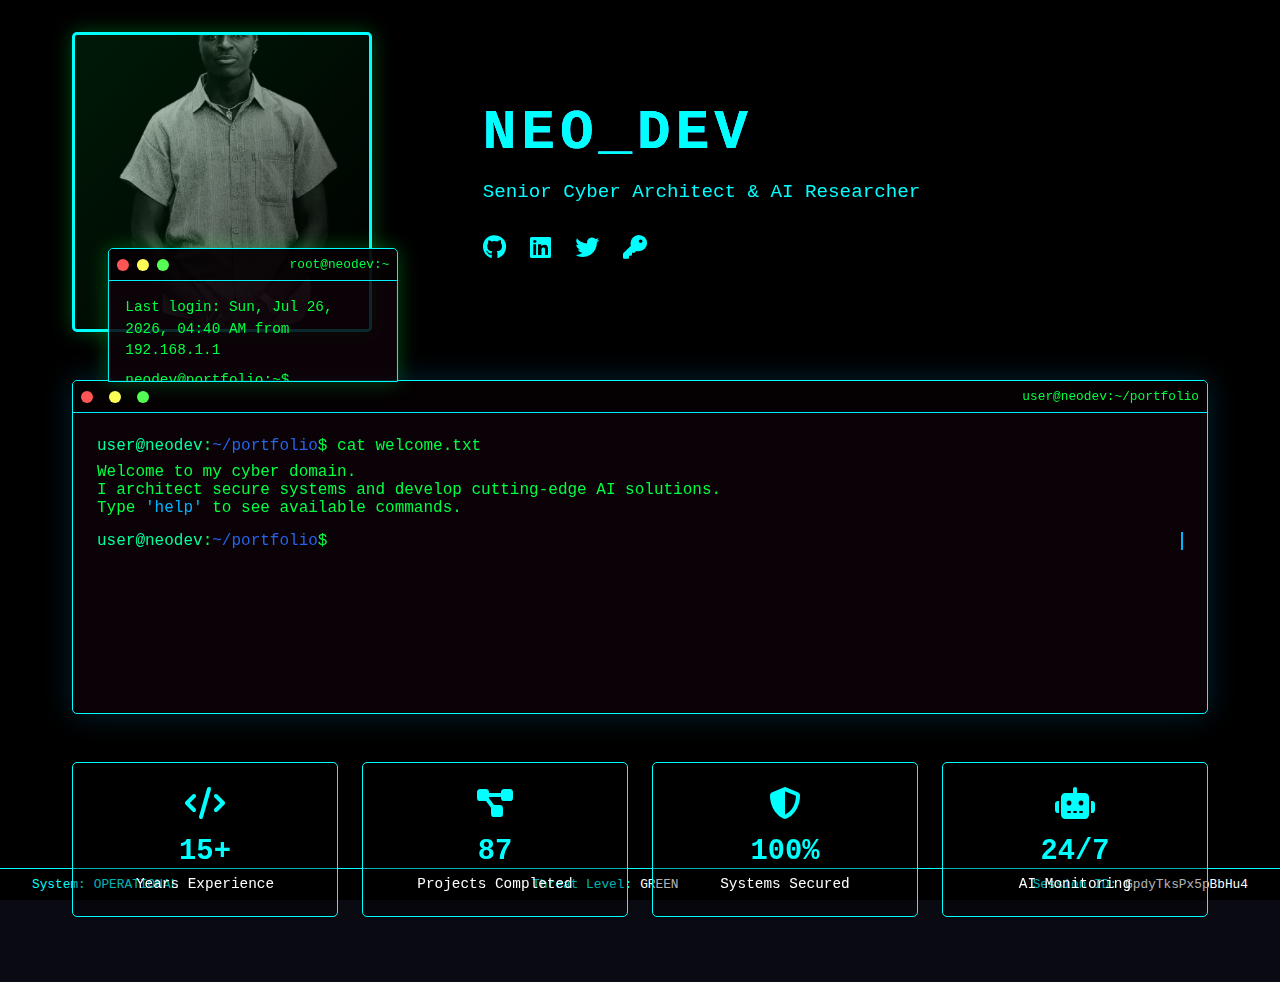
==== index.html @ 97af91e7 "My personal portfolio" ====
<!DOCTYPE html>
<html lang="en">
<head>
    <meta charset="UTF-8">
    <meta name="viewport" content="width=device-width, initial-scale=1.0">
    <title>NeoDev | Billion Dollar Tech Portfolio</title>
    <link rel="stylesheet" href="https://cdnjs.cloudflare.com/ajax/libs/font-awesome/6.4.0/css/all.min.css">
    <link href="https://fonts.googleapis.com/css2?family=Ubuntu+Mono:wght@400;700&family=Share+Tech+Mono&display=swap" rel="stylesheet">
    <link rel="stylesheet" href="style.css">
</head>
<body>
    <div class="matrix-background"></div>
    
    <div class="container">
        <!-- Profile Section -->
        <section class="profile-section">
            <div class="profile-picture">
                <div class="picture-frame">
                    <img src="images/brightone.png" alt="Brightone Britania" id="profile-img">
                    <div class="matrix-overlay"></div>
                </div>
                <div class="terminal-decoration">
                    <div class="terminal-header">
                        <div class="terminal-buttons">
                            <span class="terminal-btn red"></span>
                            <span class="terminal-btn yellow"></span>
                            <span class="terminal-btn green"></span>
                        </div>
                        <span class="terminal-title">root@neodev:~</span>
                    </div>
                    <div class="terminal-content">
                        <div class="terminal-line">Last login: <span id="terminal-date"></span> from 192.168.1.1</div>
                        <div class="terminal-line">neodev@portfolio:~$ <span class="typing" data-text="load_profile.sh --visualize"></span></div>
                        <div class="terminal-line blinking-cursor">_</div>
                    </div>
                </div>
            </div>
            
            <div class="profile-info">
                <h1 class="glitch" data-text="NEO_DEV">NEO_DEV</h1>
                <p class="title">Senior Cyber Architect & AI Researcher</p>
                <div class="social-links">
                    <a href="#" class="social-link"><i class="fab fa-github"></i></a>
                    <a href="#" class="social-link"><i class="fab fa-linkedin"></i></a>
                    <a href="#" class="social-link"><i class="fab fa-twitter"></i></a>
                    <a href="#" class="social-link"><i class="fas fa-key"></i></a>
                </div>
            </div>
        </section>
        
        <!-- Main Terminal -->
        <section class="main-terminal">
            <div class="terminal-header">
                <div class="terminal-controls">
                    <span class="control close"></span>
                    <span class="control minimize"></span>
                    <span class="control maximize"></span>
                </div>
                <div class="terminal-title">user@neodev:~/portfolio</div>
            </div>
            
            <div class="terminal-body" id="terminal">
                <div class="terminal-line">
                    <span class="user">user@neodev</span>:<span class="path">~/portfolio</span>$ <span class="command">cat welcome.txt</span>
                </div>
                <div class="terminal-output" id="output">
                    <p>Welcome to my cyber domain.</p>
                    <p>I architect secure systems and develop cutting-edge AI solutions.</p>
                    <p>Type <span class="highlight">'help'</span> to see available commands.</p>
                </div>
                <div class="terminal-input">
                    <span class="user">user@neodev</span>:<span class="path">~/portfolio</span>$ 
                    <input type="text" id="command-input" autofocus spellcheck="false">
                </div>
            </div>
        </section>
        
        <!-- Quick Status -->
        <section class="status-section">
            <div class="status-card">
                <i class="fas fa-code"></i>
                <h3>15+</h3>
                <p>Years Experience</p>
            </div>
            <div class="status-card">
                <i class="fas fa-project-diagram"></i>
                <h3>87</h3>
                <p>Projects Completed</p>
            </div>
            <div class="status-card">
                <i class="fas fa-shield-alt"></i>
                <h3>100%</h3>
                <p>Systems Secured</p>
            </div>
            <div class="status-card">
                <i class="fas fa-robot"></i>
                <h3>24/7</h3>
                <p>AI Monitoring</p>
            </div>
        </section>
    </div>
    
    <!-- Global Status Bar -->
    <div class="status-bar">
        <div class="status-item">
            <span class="status-label">System:</span>
            <span class="status-value secure">OPERATIONAL</span>
        </div>
        <div class="status-item">
            <span class="status-label">Threat Level:</span>
            <span class="status-value">GREEN</span>
        </div>
        <div class="status-item">
            <span class="status-label">Session ID:</span>
            <span class="status-value" id="session-id"></span>
        </div>
    </div>

    <script src="script.js"></script>
</body>
</html>
---- style.css ----
/* Base Styles */
:root {
    --primary: cyan;
    --secondary: cyan;
    --dark: #0d0208;
    --darker: #000000;
    --light: #ffffff;
    --matrix-green: #00ff41;
    --terminal-bg: rgba(13, 2, 8, 0.85);
    --terminal-text: #00ff41;
    --terminal-header: #0a0a0a;
    --terminal-red: #ff5555;
    --terminal-yellow: #ffff55;
    --terminal-green: #55ff55;
    --highlight: #00b4ff;
    --user: #00ff9d;
    --path: #2563eb;
}

* {
    margin: 0;
    padding: 0;
    box-sizing: border-box;
}

body {
    font-family: 'Share Tech Mono', monospace;
    background-color: var(--dark);
    color: var(--light);
    overflow-x: hidden;
    position: relative;
    min-height: 100vh;
}

.matrix-background {
    position: fixed;
    top: 0;
    left: 0;
    width: 100%;
    height: 100%;
    z-index: -1;
    background-color: var(--darker);
    overflow: hidden;
}

.container {
    max-width: 1200px;
    margin: 0 auto;
    padding: 2rem;
    position: relative;
    z-index: 1;
}

/* Profile Section */
.profile-section {
    display: flex;
    flex-wrap: wrap;
    gap: 3rem;
    align-items: center;
    margin-bottom: 3rem;
}

.profile-picture {
    position: relative;
    flex: 1;
    min-width: 300px;
}

.picture-frame {
    width: 100%;
    max-width: 300px;
    height: 300px;
    border: 3px solid var(--primary);
    border-radius: 5px;
    overflow: hidden;
    position: relative;
    box-shadow: 0 0 20px rgba(0, 255, 65, 0.3);
}

#profile-img {
    width: 100%;
    height: 100%;
    object-fit: cover;
}

.matrix-overlay {
    position: absolute;
    top: 0;
    left: 0;
    width: 100%;
    height: 100%;
    background: linear-gradient(135deg, rgba(0, 255, 65, 0.1) 0%, rgba(0, 0, 0, 0.8) 100%);
}

.profile-info {
    flex: 2;
    min-width: 300px;
}

.profile-info h1 {
    font-size: 3.5rem;
    color: var(--primary);
    margin-bottom: 1rem;
    text-transform: uppercase;
    letter-spacing: 5px;
}

.profile-info .title {
    font-size: 1.2rem;
    color: var(--secondary);
    margin-bottom: 1.5rem;
    font-family: 'Ubuntu Mono', monospace;
}

.social-links {
    display: flex;
    gap: 1.5rem;
    margin-top: 2rem;
}

.social-link {
    color: var(--secondary);
    font-size: 1.5rem;
    transition: all 0.3s ease;
}

.social-link:hover {
    color: var(--primary);
    transform: translateY(-3px);
}

/* Terminal Decoration */
.terminal-decoration {
    position: absolute;
    bottom: -50px;
    left: 50%;
    transform: translateX(-50%);
    width: 80%;
    background: var(--terminal-bg);
    border: 1px solid var(--primary);
    border-radius: 5px 5px 0 0;
    box-shadow: 0 0 20px rgba(0, 255, 65, 0.3);
    z-index: 10;
    overflow: hidden;
}

.terminal-header {
    background: var(--terminal-header);
    padding: 0.5rem 1rem;
    display: flex;
    align-items: center;
    justify-content: space-between;
    border-bottom: 1px solid var(--primary);
}

.terminal-buttons {
    display: flex;
    gap: 0.5rem;
}

.terminal-btn {
    width: 12px;
    height: 12px;
    border-radius: 50%;
    display: inline-block;
}

.terminal-btn.red {
    background: var(--terminal-red);
}

.terminal-btn.yellow {
    background: var(--terminal-yellow);
}

.terminal-btn.green {
    background: var(--terminal-green);
}

.terminal-title {
    color: var(--terminal-text);
    font-size: 0.8rem;
}

.terminal-content {
    padding: 1rem;
    font-family: 'Ubuntu Mono', monospace;
    color: var(--terminal-text);
    font-size: 0.9rem;
    line-height: 1.5;
    height: 100px;
    overflow-y: auto;
}

.terminal-line {
    margin-bottom: 0.5rem;
}

.blinking-cursor {
    display: inline-block;
    width: 10px;
    height: 1rem;
    background: var(--terminal-text);
    animation: blink 1s step-end infinite;
    vertical-align: middle;
    margin-left: 2px;
}

/* Main Terminal */
.main-terminal {
    background: var(--terminal-bg);
    border: 1px solid var(--primary);
    border-radius: 5px;
    margin-bottom: 3rem;
    overflow: hidden;
    box-shadow: 0 0 30px rgba(0, 180, 255, 0.2);
}

.terminal-controls {
    display: flex;
    gap: 8px;
}

.control {
    width: 12px;
    height: 12px;
    border-radius: 50%;
}

.control.close { background-color: var(--terminal-red); }
.control.minimize { background-color: var(--terminal-yellow); }
.control.maximize { background-color: var(--terminal-green); }

.terminal-body {
    padding: 15px;
    height: 300px;
    overflow-y: auto;
}

.user { color: var(--user); }
.path { color: var(--path); }
.command { color: var(--terminal-text); }
.highlight { color: var(--highlight); }

.terminal-output {
    margin-bottom: 15px;
}

.terminal-input {
    display: flex;
    align-items: center;
}

#command-input {
    background: transparent;
    border: none;
    color: var(--terminal-text);
    font-family: 'Ubuntu Mono', monospace;
    font-size: 1rem;
    width: 80%;
    outline: none;
    caret-color: var(--highlight);
}

/* Status Section */
.status-section {
    display: grid;
    grid-template-columns: repeat(auto-fit, minmax(200px, 1fr));
    gap: 1.5rem;
    margin-bottom: 2rem;
}

.status-card {
    background: rgba(0, 0, 0, 0.3);
    border: 1px solid var(--secondary);
    border-radius: 5px;
    padding: 1.5rem;
    text-align: center;
    transition: all 0.3s ease;
}

.status-card:hover {
    transform: translateY(-5px);
    box-shadow: 0 5px 15px rgba(0, 255, 65, 0.1);
    border-color: var(--primary);
}

.status-card i {
    font-size: 2rem;
    color: var(--primary);
    margin-bottom: 1rem;
}

.status-card h3 {
    font-size: 1.8rem;
    color: var(--primary);
    margin-bottom: 0.5rem;
}

.status-card p {
    color: var(--light);
    font-size: 0.9rem;
}

/* Status Bar */
.status-bar {
    position: fixed;
    bottom: 0;
    left: 0;
    width: 100%;
    background: var(--darker);
    border-top: 1px solid var(--primary);
    padding: 0.5rem 2rem;
    display: flex;
    justify-content: space-between;
    font-family: 'Ubuntu Mono', monospace;
    font-size: 0.8rem;
}

.status-item {
    display: flex;
    align-items: center;
    gap: 0.5rem;
}

.status-label {
    color: var(--secondary);
}

.status-value {
    color: var(--light);
}

.status-value.secure {
    color: var(--primary);
    animation: pulse 2s infinite;
}

/* Animations */
@keyframes blink {
    0%, 100% { opacity: 1; }
    50% { opacity: 0; }
}

@keyframes pulse {
    0% { opacity: 1; }
    50% { opacity: 0.5; }
    100% { opacity: 1; }
}

@keyframes typing {
    from { width: 0 }
    to { width: 100% }
}

.glitch {
    position: relative;
}

.glitch::before,
.glitch::after {
    content: attr(data-text);
    position: absolute;
    top: 0;
    left: 0;
    width: 100%;
    height: 100%;
}

.glitch::before {
    color: #0ff;
    z-index: -1;
    animation: glitch-effect 3s infinite;
}

.glitch::after {
    color: #f0f;
    z-index: -2;
    animation: glitch-effect 2s infinite reverse;
}

@keyframes glitch-effect {
    0% { transform: translate(0); }
    20% { transform: translate(-3px, 3px); }
    40% { transform: translate(-3px, -3px); }
    60% { transform: translate(3px, 3px); }
    80% { transform: translate(3px, -3px); }
    100% { transform: translate(0); }
}

/* Responsive Design */
@media (max-width: 768px) {
    .profile-section {
        flex-direction: column;
        text-align: center;
    }
    
    .social-links {
        justify-content: center;
    }
    
    .terminal-decoration {
        position: relative;
        bottom: auto;
        left: auto;
        transform: none;
        width: 100%;
        margin-top: 2rem;
    }
    
    .status-section {
        grid-template-columns: 1fr 1fr;
    }
}



/* About Page Specific Styles */
:root {
    --cyber-blue: #00f0ff;
    --cyber-pink: #ff2d75;
    --cyber-purple: #9d00ff;
    --matrix-green: #00ff41;
    --dark-bg: #0a0a12;
}

body {
    background-color: var(--dark-bg);
    color: var(--matrix-green);
    font-family: 'JetBrains Mono', monospace;
    overflow-x: hidden;
}

/* Cyberpunk Header */
.cyber-header {
    text-align: center;
    padding: 2rem 0;
    position: relative;
    overflow: hidden;
}

.glitch-text {
    font-size: 3rem;
    font-weight: bold;
    color: var(--cyber-blue);
    position: relative;
    display: inline-block;
    animation: glitch 2s infinite;
}

.glitch-text::before, .glitch-text::after {
    content: attr(data-text);
    position: absolute;
    top: 0;
    left: 0;
    width: 100%;
    height: 100%;
}

.glitch-text::before {
    color: var(--cyber-pink);
    animation: glitch-effect 3s infinite;
    z-index: -1;
}

.glitch-text::after {
    color: var(--cyber-purple);
    animation: glitch-effect 2s infinite reverse;
    z-index: -2;
}

.scanline {
    position: absolute;
    bottom: 0;
    left: 0;
    width: 100%;
    height: 2px;
    background: linear-gradient(to right, 
        transparent, 
        var(--cyber-blue), 
        transparent);
    animation: scanline 8s linear infinite;
}

/* Holographic Avatar */
.holographic-avatar {
    width: 200px;
    height: 200px;
    margin: 0 auto;
    position: relative;
    border-radius: 50%;
    overflow: hidden;
}

.avatar-img {
    width: 100%;
    height: 100%;
    background: url('assets/avatar.jpg') center/cover;
    filter: hue-rotate(90deg) contrast(120%);
    position: relative;
    z-index: 1;
}

.hologram-grid {
    position: absolute;
    top: 0;
    left: 0;
    width: 100%;
    height: 100%;
    background: 
        linear-gradient(rgba(0, 240, 255, 0.1) 1px, transparent 1px),
        linear-gradient(90deg, rgba(0, 240, 255, 0.1) 1px, transparent 1px);
    background-size: 20px 20px;
    z-index: 2;
    animation: hologram-pulse 4s infinite alternate;
}

.hologram-line {
    position: absolute;
    top: 0;
    left: 50%;
    width: 2px;
    height: 100%;
    background: linear-gradient(to bottom, 
        transparent, 
        var(--cyber-blue), 
        transparent);
    transform: translateX(-50%);
    z-index: 3;
    animation: hologram-scan 3s infinite;
}

/* Terminal Window Bio */
.terminal-window {
    background: rgba(10, 10, 20, 0.8);
    border: 1px solid var(--cyber-blue);
    border-radius: 5px;
    width: 80%;
    max-width: 700px;
    margin: 2rem auto;
    box-shadow: 0 0 20px rgba(0, 240, 255, 0.3);
}

.terminal-header {
    background: rgba(0, 0, 0, 0.5);
    padding: 0.5rem;
    display: flex;
    align-items: center;
    border-bottom: 1px solid var(--cyber-blue);
}

.terminal-header .control {
    width: 12px;
    height: 12px;
    border-radius: 50%;
    margin-right: 8px;
}

.terminal-header .title {
    margin-left: auto;
    font-size: 0.8rem;
    color: var(--cyber-blue);
}

.terminal-body {
    padding: 1.5rem;
    min-height: 200px;
}

.typing-animation {
    font-size: 1.1rem;
    line-height: 1.6;
}

/* Hexagon Tech Grid */
.hexagon-grid {
    display: flex;
    justify-content: center;
    flex-wrap: wrap;
    gap: 20px;
    margin: 3rem auto;
    max-width: 600px;
}

.hexagon {
    width: 120px;
    height: 140px;
    background: rgba(0, 240, 255, 0.1);
    clip-path: polygon(50% 0%, 100% 25%, 100% 75%, 50% 100%, 0% 75%, 0% 25%);
    display: flex;
    justify-content: center;
    align-items: center;
    transition: all 0.3s ease;
    position: relative;
    border: 1px solid var(--cyber-blue);
}

.hexagon:hover {
    transform: scale(1.1);
    background: rgba(0, 240, 255, 0.2);
    box-shadow: 0 0 20px var(--cyber-blue);
}

.hex-content {
    text-align: center;
    color: white;
}

.hex-content i {
    font-size: 2rem;
    margin-bottom: 0.5rem;
    color: var(--cyber-blue);
}

.skill-level {
    display: block;
    font-size: 1.2rem;
    color: var(--matrix-green);
}

/* Binary Rain Background */
.binary-rain {
    position: fixed;
    top: 0;
    left: 0;
    width: 100%;
    height: 100%;
    z-index: -1;
    opacity: 0.1;
    pointer-events: none;
}

/* Cyber Button */
.cyber-button {
    display: inline-block;
    padding: 1rem 2rem;
    background: rgba(0, 0, 0, 0.5);
    color: var(--cyber-blue);
    border: 1px solid var(--cyber-blue);
    font-family: 'Share Tech Mono', monospace;
    text-transform: uppercase;
    letter-spacing: 2px;
    position: relative;
    overflow: hidden;
    transition: all 0.3s ease;
    text-decoration: none;
}

.cyber-button:hover {
    background: rgba(0, 240, 255, 0.1);
    box-shadow: 0 0 10px var(--cyber-blue);
}

.button-glitch {
    position: absolute;
    top: 0;
    left: 0;
    width: 100%;
    height: 100%;
    background: linear-gradient(
        90deg,
        transparent,
        var(--cyber-pink),
        var(--cyber-purple),
        transparent
    );
    opacity: 0;
    transition: opacity 0.3s ease;
}

.cyber-button:hover .button-glitch {
    opacity: 0.2;
    animation: glitch-effect 1s infinite;
}

/* Animations */
@keyframes glitch {
    0%, 100% { transform: translate(0); }
    20% { transform: translate(-2px, 2px); }
    40% { transform: translate(-2px, -2px); }
    60% { transform: translate(2px, 2px); }
    80% { transform: translate(2px, -2px); }
}

@keyframes glitch-effect {
    0% { transform: translate(0); clip-path: inset(0 0 0 0); }
    20% { transform: translate(-5px, 5px); clip-path: inset(20% 0 60% 0); }
    40% { transform: translate(5px, -5px); clip-path: inset(10% 0 30% 0); }
    60% { transform: translate(-5px, 5px); clip-path: inset(40% 0 20% 0); }
    80% { transform: translate(5px, -5px); clip-path: inset(10% 0 60% 0); }
    100% { transform: translate(0); clip-path: inset(0 0 0 0); }
}

@keyframes scanline {
    0% { transform: translateY(-100%); }
    100% { transform: translateY(100vh); }
}

@keyframes hologram-pulse {
    0% { opacity: 0.3; }
    100% { opacity: 0.7; }
}

@keyframes hologram-scan {
    0% { top: -100%; }
    100% { top: 100%; }
}

/* Responsive Design */
@media (max-width: 768px) {
    .glitch-text {
        font-size: 2rem;
    }
    
    .terminal-window {
        width: 95%;
    }
    
    .hexagon {
        width: 100px;
        height: 120px;
    }
}
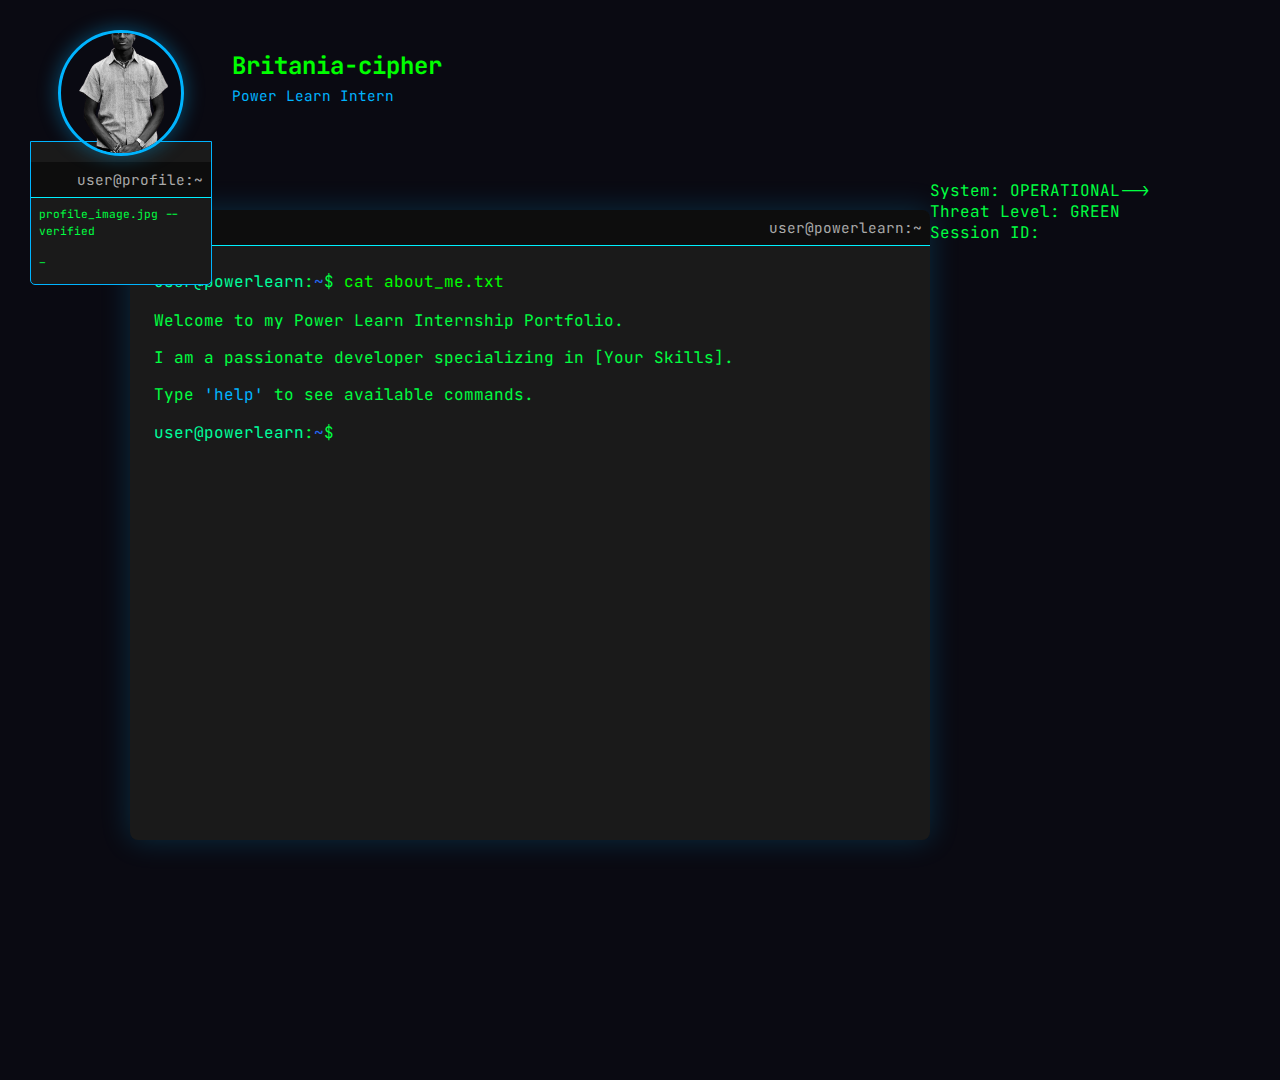
==== commit 12c3a2df: "My personal portfolio" ====
--- a/index.html
+++ b/index.html
@@ -1,4 +1,110 @@
 <!DOCTYPE html>
+<html lang="en">
+<head>
+    <meta charset="UTF-8">
+    <meta name="viewport" content="width=device-width, initial-scale=1.0">
+    <title>YourName | Power Learn Portfolio</title>
+    <link rel="stylesheet" href="https://cdnjs.cloudflare.com/ajax/libs/font-awesome/6.4.0/css/all.min.css">
+    <link href="https://fonts.googleapis.com/css2?family=Ubuntu+Mono:wght@400;700&family=JetBrains+Mono:wght@400;700&display=swap" rel="stylesheet">
+    <link rel="stylesheet" href="style.css">
+</head>
+<body>
+    <!-- Profile Section -->
+    <!-- Profile Section - Updated Structure -->
+    <div class="profile-section">
+        <div class="profile-picture-container">
+            <div class="profile-picture">
+                <img src="images/brightone.png" alt="Britania-cipher" id="profile-img">
+            </div>
+            <div class="terminal-decoration">
+                <div class="terminal-header">
+                    <div class="terminal-buttons">
+                        <span class="terminal-btn red"></span>
+                        <span class="terminal-btn yellow"></span>
+                        <span class="terminal-btn green"></span>
+                    </div>
+                    <span class="terminal-title">user@profile:~</span>
+                </div>
+                <div class="terminal-content">
+                    <div class="terminal-line">profile_image.jpg --verified</div>
+                    <div class="terminal-line blinking-cursor">_</div>
+                </div>
+            </div>
+        </div>
+        <div class="profile-info">
+            <h1>Britania-cipher</h1>
+            <p class="title">Power Learn Intern</p>
+        </div>
+    </div>
+
+    <!-- Main Terminal Window -->
+    <div class="terminal-container">
+        <div class="terminal-header">
+            <div class="terminal-controls">
+                <span class="control close"></span>
+                <span class="control minimize"></span>
+                <span class="control maximize"></span>
+            </div>
+            <div class="terminal-title">user@powerlearn:~</div>
+        </div>
+        
+        <div class="terminal-body" id="terminal">
+            <div class="terminal-line">
+                <span class="user">user@powerlearn</span>:<span class="path">~</span>$ <span class="command">cat about_me.txt</span>
+            </div>
+            <div class="terminal-output" id="output">
+                <p>Welcome to my Power Learn Internship Portfolio.</p>
+                <p>I am a passionate developer specializing in [Your Skills].</p>
+                <p>Type <span class="highlight">'help'</span> to see available commands.</p>
+            </div>
+            <div class="terminal-input">
+                <span class="user">user@powerlearn</span>:<span class="path">~</span>$ 
+                <input type="text" id="command-input" autofocus spellcheck="false">
+            </div>
+        </div>
+    </div>
+
+    <!-- Navigation Menu -->
+    <nav id="main-nav">
+        <ul>
+            <li><a href="about.html"><i class="fas fa-user"></i> About</a></li>
+            <li><a href="skills.html"><i class="fas fa-code"></i> Skills</a></li>
+            <li><a href="projects.html"><i class="fas fa-folder"></i> Projects</a></li>
+            <li><a href="contact.html"><i class="fas fa-envelope"></i> Contact</a></li>
+        </ul>
+    </nav>
+
+    <script src="script.js"></script>
+</body>
+</html>
+
+
+
+
+
+
+
+
+
+
+
+
+
+
+
+
+
+
+
+
+
+
+
+
+
+
+
+<!-- <!DOCTYPE html>
 <html lang="en">
 <head>
     <meta charset="UTF-8">
@@ -12,7 +118,7 @@
     <div class="matrix-background"></div>
     
     <div class="container">
-        <!-- Profile Section -->
+        
         <section class="profile-section">
             <div class="profile-picture">
                 <div class="picture-frame">
@@ -48,7 +154,7 @@
             </div>
         </section>
         
-        <!-- Main Terminal -->
+        
         <section class="main-terminal">
             <div class="terminal-header">
                 <div class="terminal-controls">
@@ -75,7 +181,7 @@
             </div>
         </section>
         
-        <!-- Quick Status -->
+        
         <section class="status-section">
             <div class="status-card">
                 <i class="fas fa-code"></i>
@@ -118,4 +224,4 @@
 
     <script src="script.js"></script>
 </body>
-</html>+</html> -->--- a/style.css
+++ b/style.css
@@ -1,4 +1,300 @@
 /* Base Styles */
+:root {
+    --terminal-bg: #1a1a1a;
+    --terminal-text: #00ff00;
+    --terminal-header: #333;
+    --terminal-highlight: #00b4ff;
+    --terminal-error: #ff2d75;
+    --terminal-user: #00ff9d;
+    --terminal-path: #2563eb;
+    --font-mono: 'JetBrains Mono', 'Ubuntu Mono', monospace;
+}
+
+body {
+    background-color: #000;
+    color: var(--terminal-text);
+    font-family: var(--font-mono);
+    margin: 0;
+    padding: 0;
+    height: 100vh;
+    display: flex;
+    justify-content: center;
+    align-items: center;
+    overflow: hidden;
+}
+
+/* Terminal Window */
+.terminal-container {
+    width: 90%;
+    max-width: 800px;
+    height: 70vh;
+    background-color: var(--terminal-bg);
+    border-radius: 8px;
+    box-shadow: 0 0 30px rgba(0, 180, 255, 0.2);
+    overflow: hidden;
+    animation: fadeIn 1s ease-in-out;
+}
+
+.terminal-header {
+    background-color: var(--terminal-header);
+    padding: 8px 12px;
+    display: flex;
+    justify-content: space-between;
+    align-items: center;
+}
+
+.terminal-controls {
+    display: flex;
+    gap: 8px;
+}
+
+.control {
+    width: 12px;
+    height: 12px;
+    border-radius: 50%;
+}
+
+.control.close { background-color: #ff5f56; }
+.control.minimize { background-color: #ffbd2e; }
+.control.maximize { background-color: #27c93f; }
+
+.terminal-title {
+    font-size: 0.9rem;
+    color: #aaa;
+}
+
+.terminal-body {
+    padding: 15px;
+    height: calc(100% - 40px);
+    overflow-y: auto;
+}
+
+.terminal-line {
+    margin-bottom: 10px;
+    line-height: 1.5;
+}
+
+.user { color: var(--terminal-user); }
+.path { color: var(--terminal-path); }
+.command { color: var(--terminal-text); }
+.highlight { color: var(--terminal-highlight); }
+
+.terminal-output {
+    margin-bottom: 15px;
+}
+
+.terminal-input {
+    display: flex;
+    align-items: center;
+}
+
+#command-input {
+    background: transparent;
+    border: none;
+    color: var(--terminal-text);
+    font-family: var(--font-mono);
+    font-size: 1rem;
+    width: 80%;
+    outline: none;
+    caret-color: var(--terminal-highlight);
+}
+
+/* Navigation Menu */
+#main-nav {
+    position: fixed;
+    top: 0;
+    left: -300px;
+    width: 250px;
+    height: 100vh;
+    background-color: rgba(26, 26, 26, 0.9);
+    backdrop-filter: blur(10px);
+    transition: left 0.3s ease;
+    z-index: 1000;
+    padding: 20px;
+}
+
+#main-nav.active {
+    left: 0;
+}
+
+#main-nav ul {
+    list-style: none;
+    padding: 0;
+}
+
+#main-nav li {
+    margin: 20px 0;
+}
+
+#main-nav a {
+    color: var(--terminal-text);
+    text-decoration: none;
+    font-size: 1.1rem;
+    display: flex;
+    align-items: center;
+    gap: 10px;
+    transition: color 0.3s ease;
+}
+
+#main-nav a:hover {
+    color: var(--terminal-highlight);
+}
+
+/* Animations */
+@keyframes fadeIn {
+    from { opacity: 0; transform: translateY(20px); }
+    to { opacity: 1; transform: translateY(0); }
+}
+
+@keyframes blink {
+    0%, 100% { opacity: 1; }
+    50% { opacity: 0; }
+}
+
+/* Responsive Design */
+@media (max-width: 768px) {
+    .terminal-container {
+        width: 95%;
+        height: 80vh;
+    }
+}
+
+
+/* Add these new styles to your existing CSS */
+
+/* Profile Section - Updated Styles */
+.profile-section {
+    position: absolute;
+    top: 30px;
+    left: 30px;
+    z-index: 100;
+    display: flex;
+    align-items: flex-start;
+    gap: 20px;
+}
+
+.profile-picture-container {
+    position: relative;
+    display: flex;
+    flex-direction: column;
+    align-items: center;
+}
+
+.profile-picture {
+    width: 120px;
+    height: 120px;
+    border-radius: 50%;
+    overflow: hidden;
+    border: 3px solid var(--terminal-highlight);
+    box-shadow: 0 0 20px rgba(0, 180, 255, 0.4);
+    z-index: 2;
+}
+
+.profile-picture img {
+    width: 100%;
+    height: 100%;
+    object-fit: cover;
+}
+
+.terminal-decoration {
+    position: relative;
+    width: 180px;
+    margin-top: -15px; /* Overlap slightly with picture */
+    background-color: var(--terminal-bg);
+    border: 1px solid var(--terminal-highlight);
+    border-radius: 0 0 5px 5px;
+    z-index: 1;
+    padding-top: 20px; /* Space for picture overlap */
+}
+
+.terminal-header {
+    padding: 5px 8px;
+}
+
+.terminal-content {
+    padding: 8px;
+    font-size: 0.7rem;
+}
+
+.profile-info {
+    padding-top: 20px; /* Align with picture */
+}
+
+.profile-info h1 {
+    color: var(--terminal-text);
+    margin: 0;
+    font-size: 1.5rem;
+}
+
+.profile-info .title {
+    color: var(--terminal-highlight);
+    margin: 5px 0 0;
+    font-size: 0.9rem;
+}
+
+/* Adjust body padding */
+body {
+    padding-top: 180px; /* Make space for profile section */
+    align-items: flex-start; /* Align terminal below profile */
+}
+
+/* Adjust main terminal position */
+.terminal-container {
+    margin-top: 30px;
+}
+
+/* Responsive Design */
+@media (max-width: 768px) {
+    .profile-section {
+        flex-direction: column;
+        align-items: center;
+        left: 50%;
+        transform: translateX(-50%);
+        top: 20px;
+    }
+    
+    .profile-info {
+        text-align: center;
+        padding-top: 10px;
+    }
+    
+    body {
+        padding-top: 220px;
+    }
+}
+
+
+
+
+
+
+
+
+
+
+
+
+
+
+
+
+
+
+
+
+
+
+
+
+
+
+
+
+
+
+
+
+/* 
 :root {
     --primary: cyan;
     --secondary: cyan;
@@ -51,7 +347,7 @@
     z-index: 1;
 }
 
-/* Profile Section */
+
 .profile-section {
     display: flex;
     flex-wrap: wrap;
@@ -129,7 +425,7 @@
     transform: translateY(-3px);
 }
 
-/* Terminal Decoration */
+
 .terminal-decoration {
     position: absolute;
     bottom: -50px;
@@ -206,7 +502,7 @@
     margin-left: 2px;
 }
 
-/* Main Terminal */
+
 .main-terminal {
     background: var(--terminal-bg);
     border: 1px solid var(--primary);
@@ -262,7 +558,7 @@
     caret-color: var(--highlight);
 }
 
-/* Status Section */
+
 .status-section {
     display: grid;
     grid-template-columns: repeat(auto-fit, minmax(200px, 1fr));
@@ -302,7 +598,7 @@
     font-size: 0.9rem;
 }
 
-/* Status Bar */
+
 .status-bar {
     position: fixed;
     bottom: 0;
@@ -336,7 +632,7 @@
     animation: pulse 2s infinite;
 }
 
-/* Animations */
+
 @keyframes blink {
     0%, 100% { opacity: 1; }
     50% { opacity: 0; }
@@ -388,7 +684,7 @@
     100% { transform: translate(0); }
 }
 
-/* Responsive Design */
+
 @media (max-width: 768px) {
     .profile-section {
         flex-direction: column;
@@ -415,6 +711,19 @@
 
 
 
+ */
+
+
+
+
+
+
+
+
+
+
+
+
 /* About Page Specific Styles */
 :root {
     --cyber-blue: #00f0ff;
--- a/style.css
+++ b/style.css
@@ -1,4 +1,300 @@
 /* Base Styles */
+:root {
+    --terminal-bg: #1a1a1a;
+    --terminal-text: #00ff00;
+    --terminal-header: #333;
+    --terminal-highlight: #00b4ff;
+    --terminal-error: #ff2d75;
+    --terminal-user: #00ff9d;
+    --terminal-path: #2563eb;
+    --font-mono: 'JetBrains Mono', 'Ubuntu Mono', monospace;
+}
+
+body {
+    background-color: #000;
+    color: var(--terminal-text);
+    font-family: var(--font-mono);
+    margin: 0;
+    padding: 0;
+    height: 100vh;
+    display: flex;
+    justify-content: center;
+    align-items: center;
+    overflow: hidden;
+}
+
+/* Terminal Window */
+.terminal-container {
+    width: 90%;
+    max-width: 800px;
+    height: 70vh;
+    background-color: var(--terminal-bg);
+    border-radius: 8px;
+    box-shadow: 0 0 30px rgba(0, 180, 255, 0.2);
+    overflow: hidden;
+    animation: fadeIn 1s ease-in-out;
+}
+
+.terminal-header {
+    background-color: var(--terminal-header);
+    padding: 8px 12px;
+    display: flex;
+    justify-content: space-between;
+    align-items: center;
+}
+
+.terminal-controls {
+    display: flex;
+    gap: 8px;
+}
+
+.control {
+    width: 12px;
+    height: 12px;
+    border-radius: 50%;
+}
+
+.control.close { background-color: #ff5f56; }
+.control.minimize { background-color: #ffbd2e; }
+.control.maximize { background-color: #27c93f; }
+
+.terminal-title {
+    font-size: 0.9rem;
+    color: #aaa;
+}
+
+.terminal-body {
+    padding: 15px;
+    height: calc(100% - 40px);
+    overflow-y: auto;
+}
+
+.terminal-line {
+    margin-bottom: 10px;
+    line-height: 1.5;
+}
+
+.user { color: var(--terminal-user); }
+.path { color: var(--terminal-path); }
+.command { color: var(--terminal-text); }
+.highlight { color: var(--terminal-highlight); }
+
+.terminal-output {
+    margin-bottom: 15px;
+}
+
+.terminal-input {
+    display: flex;
+    align-items: center;
+}
+
+#command-input {
+    background: transparent;
+    border: none;
+    color: var(--terminal-text);
+    font-family: var(--font-mono);
+    font-size: 1rem;
+    width: 80%;
+    outline: none;
+    caret-color: var(--terminal-highlight);
+}
+
+/* Navigation Menu */
+#main-nav {
+    position: fixed;
+    top: 0;
+    left: -300px;
+    width: 250px;
+    height: 100vh;
+    background-color: rgba(26, 26, 26, 0.9);
+    backdrop-filter: blur(10px);
+    transition: left 0.3s ease;
+    z-index: 1000;
+    padding: 20px;
+}
+
+#main-nav.active {
+    left: 0;
+}
+
+#main-nav ul {
+    list-style: none;
+    padding: 0;
+}
+
+#main-nav li {
+    margin: 20px 0;
+}
+
+#main-nav a {
+    color: var(--terminal-text);
+    text-decoration: none;
+    font-size: 1.1rem;
+    display: flex;
+    align-items: center;
+    gap: 10px;
+    transition: color 0.3s ease;
+}
+
+#main-nav a:hover {
+    color: var(--terminal-highlight);
+}
+
+/* Animations */
+@keyframes fadeIn {
+    from { opacity: 0; transform: translateY(20px); }
+    to { opacity: 1; transform: translateY(0); }
+}
+
+@keyframes blink {
+    0%, 100% { opacity: 1; }
+    50% { opacity: 0; }
+}
+
+/* Responsive Design */
+@media (max-width: 768px) {
+    .terminal-container {
+        width: 95%;
+        height: 80vh;
+    }
+}
+
+
+/* Add these new styles to your existing CSS */
+
+/* Profile Section - Updated Styles */
+.profile-section {
+    position: absolute;
+    top: 30px;
+    left: 30px;
+    z-index: 100;
+    display: flex;
+    align-items: flex-start;
+    gap: 20px;
+}
+
+.profile-picture-container {
+    position: relative;
+    display: flex;
+    flex-direction: column;
+    align-items: center;
+}
+
+.profile-picture {
+    width: 120px;
+    height: 120px;
+    border-radius: 50%;
+    overflow: hidden;
+    border: 3px solid var(--terminal-highlight);
+    box-shadow: 0 0 20px rgba(0, 180, 255, 0.4);
+    z-index: 2;
+}
+
+.profile-picture img {
+    width: 100%;
+    height: 100%;
+    object-fit: cover;
+}
+
+.terminal-decoration {
+    position: relative;
+    width: 180px;
+    margin-top: -15px; /* Overlap slightly with picture */
+    background-color: var(--terminal-bg);
+    border: 1px solid var(--terminal-highlight);
+    border-radius: 0 0 5px 5px;
+    z-index: 1;
+    padding-top: 20px; /* Space for picture overlap */
+}
+
+.terminal-header {
+    padding: 5px 8px;
+}
+
+.terminal-content {
+    padding: 8px;
+    font-size: 0.7rem;
+}
+
+.profile-info {
+    padding-top: 20px; /* Align with picture */
+}
+
+.profile-info h1 {
+    color: var(--terminal-text);
+    margin: 0;
+    font-size: 1.5rem;
+}
+
+.profile-info .title {
+    color: var(--terminal-highlight);
+    margin: 5px 0 0;
+    font-size: 0.9rem;
+}
+
+/* Adjust body padding */
+body {
+    padding-top: 180px; /* Make space for profile section */
+    align-items: flex-start; /* Align terminal below profile */
+}
+
+/* Adjust main terminal position */
+.terminal-container {
+    margin-top: 30px;
+}
+
+/* Responsive Design */
+@media (max-width: 768px) {
+    .profile-section {
+        flex-direction: column;
+        align-items: center;
+        left: 50%;
+        transform: translateX(-50%);
+        top: 20px;
+    }
+    
+    .profile-info {
+        text-align: center;
+        padding-top: 10px;
+    }
+    
+    body {
+        padding-top: 220px;
+    }
+}
+
+
+
+
+
+
+
+
+
+
+
+
+
+
+
+
+
+
+
+
+
+
+
+
+
+
+
+
+
+
+
+
+/* 
 :root {
     --primary: cyan;
     --secondary: cyan;
@@ -51,7 +347,7 @@
     z-index: 1;
 }
 
-/* Profile Section */
+
 .profile-section {
     display: flex;
     flex-wrap: wrap;
@@ -129,7 +425,7 @@
     transform: translateY(-3px);
 }
 
-/* Terminal Decoration */
+
 .terminal-decoration {
     position: absolute;
     bottom: -50px;
@@ -206,7 +502,7 @@
     margin-left: 2px;
 }
 
-/* Main Terminal */
+
 .main-terminal {
     background: var(--terminal-bg);
     border: 1px solid var(--primary);
@@ -262,7 +558,7 @@
     caret-color: var(--highlight);
 }
 
-/* Status Section */
+
 .status-section {
     display: grid;
     grid-template-columns: repeat(auto-fit, minmax(200px, 1fr));
@@ -302,7 +598,7 @@
     font-size: 0.9rem;
 }
 
-/* Status Bar */
+
 .status-bar {
     position: fixed;
     bottom: 0;
@@ -336,7 +632,7 @@
     animation: pulse 2s infinite;
 }
 
-/* Animations */
+
 @keyframes blink {
     0%, 100% { opacity: 1; }
     50% { opacity: 0; }
@@ -388,7 +684,7 @@
     100% { transform: translate(0); }
 }
 
-/* Responsive Design */
+
 @media (max-width: 768px) {
     .profile-section {
         flex-direction: column;
@@ -415,6 +711,19 @@
 
 
 
+ */
+
+
+
+
+
+
+
+
+
+
+
+
 /* About Page Specific Styles */
 :root {
     --cyber-blue: #00f0ff;
